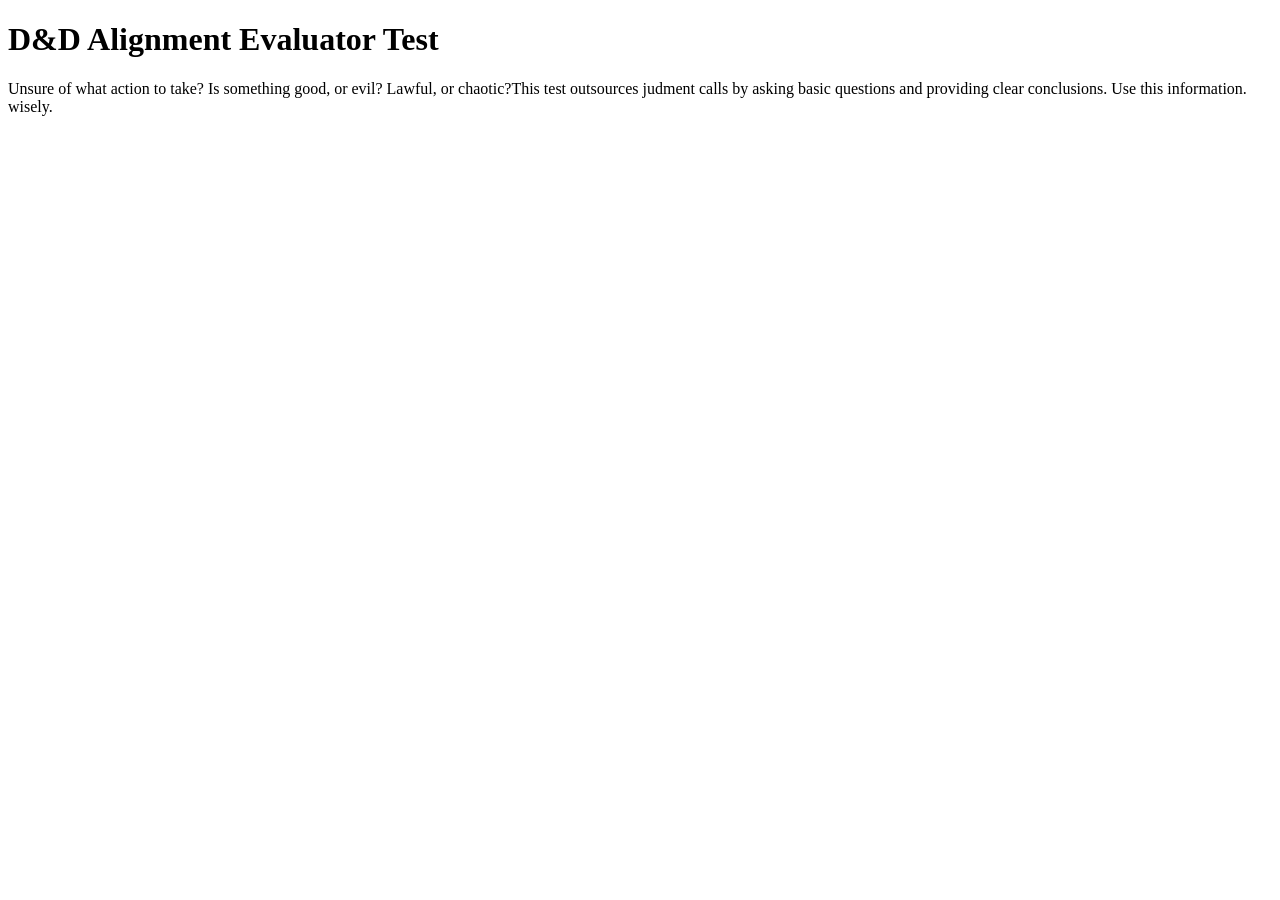
==== chartGame.html @ 771551fc "Add text descrpition" ====
<!DOCTYPE html>
<html lang="en">
<head>
    <meta charset="UTF-8">
    <meta name="viewport" content="width=device-width, initial-scale=1.0">
    <title>D&D Alignment Evaluator Test</title>
    <script type="module" src="chartGame.js"></script>
</head>
<body>
    <h1>D&D Alignment Evaluator Test</h1>

    <p>Unsure of what action to take? Is something good, or evil? 
        Lawful, or chaotic?This test outsources judment calls by 
        asking basic questions and providing clear conclusions.
        Use this information. wisely.</p>

</body>
</html>
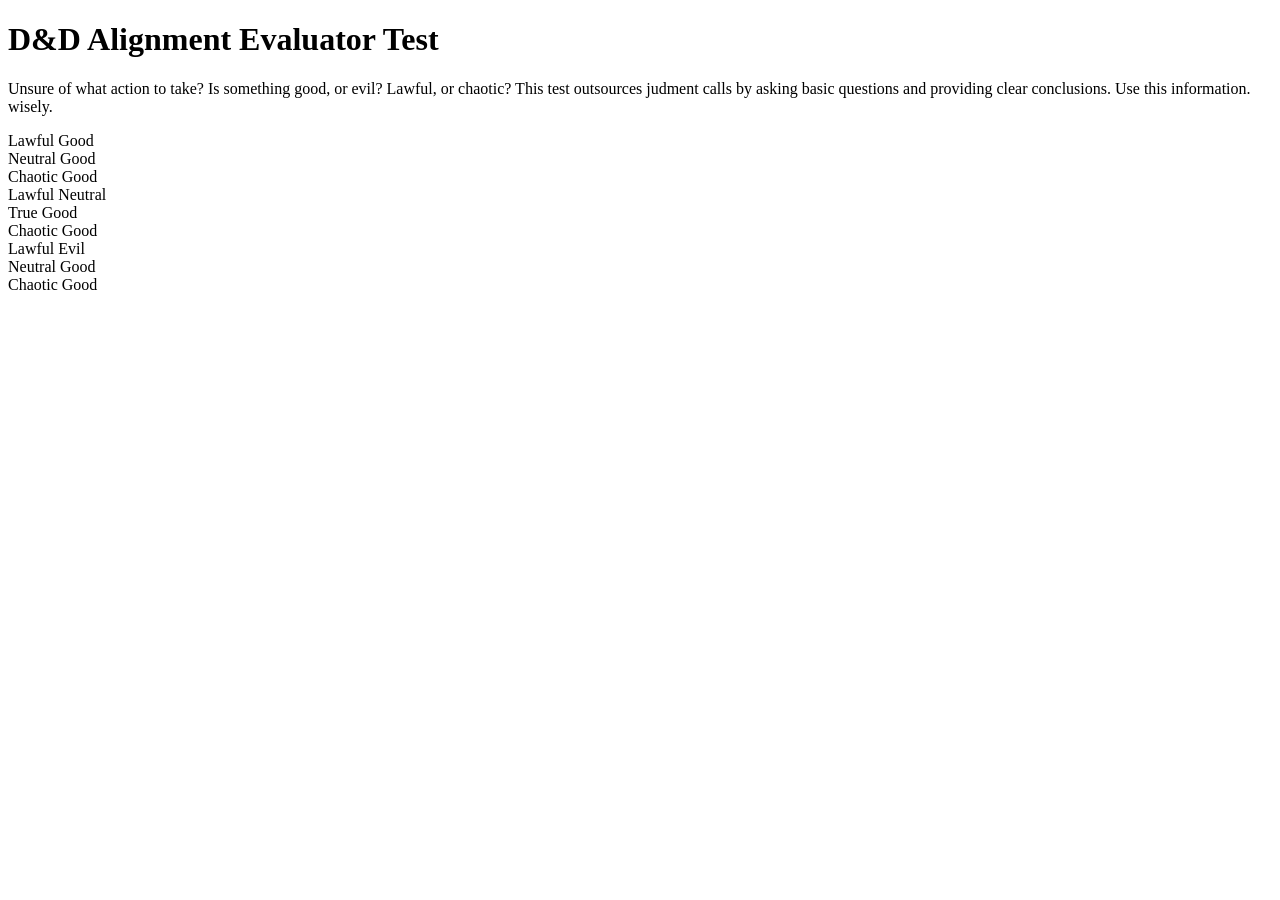
==== commit 802a59c3: "Fix dot position syntax" ====
--- a/chartGame.html
+++ b/chartGame.html
@@ -4,15 +4,32 @@
     <meta charset="UTF-8">
     <meta name="viewport" content="width=device-width, initial-scale=1.0">
     <title>D&D Alignment Evaluator Test</title>
+    <link rel="stylesheet" href="styles.css">
     <script type="module" src="chartGame.js"></script>
 </head>
 <body>
     <h1>D&D Alignment Evaluator Test</h1>
 
     <p>Unsure of what action to take? Is something good, or evil? 
-        Lawful, or chaotic?This test outsources judment calls by 
+        Lawful, or chaotic? This test outsources judment calls by 
         asking basic questions and providing clear conclusions.
         Use this information. wisely.</p>
 
+    <div class="grid">
+        <!-- The Alignment Boxes -->
+         <div>Lawful Good</div>
+         <div>Neutral Good</div>
+         <div>Chaotic Good</div>
+         <div>Lawful Neutral</div>
+         <div>True Good</div>
+         <div>Chaotic Good</div>
+         <div>Lawful Evil</div>
+         <div>Neutral Good</div>
+         <div>Chaotic Good</div>
+
+        <!-- Floating Plot Point -->
+        <div class="dot"></div>
+    </div>
+
 </body>
 </html>
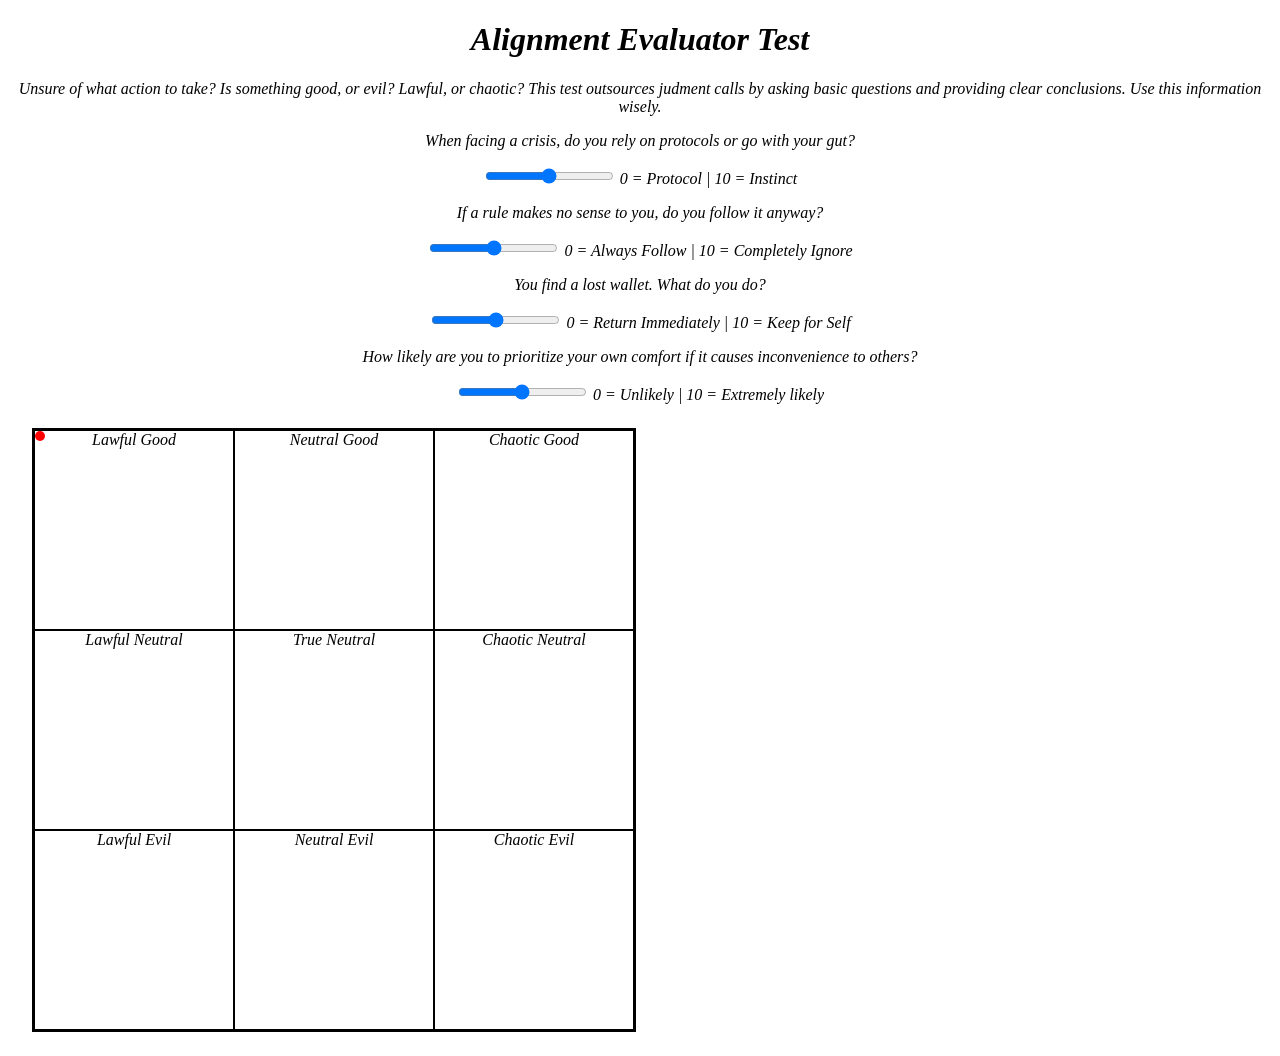
==== commit 17bc7927: "Add array values and calculations" ====
--- a/chartGame.html
+++ b/chartGame.html
@@ -3,33 +3,73 @@
 <head>
     <meta charset="UTF-8">
     <meta name="viewport" content="width=device-width, initial-scale=1.0">
-    <title>D&D Alignment Evaluator Test</title>
+    <title>Alignment Evaluator</title>
     <link rel="stylesheet" href="styles.css">
     <script type="module" src="chartGame.js"></script>
 </head>
 <body>
-    <h1>D&D Alignment Evaluator Test</h1>
+    <h1>Alignment Evaluator Test</h1>
 
     <p>Unsure of what action to take? Is something good, or evil? 
         Lawful, or chaotic? This test outsources judment calls by 
         asking basic questions and providing clear conclusions.
-        Use this information. wisely.</p>
+        Use this information wisely.
+    </p>
+
+    <div class="quiz-dashboard">
+
+        <!-- X-Axis Questions (Id vs Superego) -->
+
+        <!-- Dilemma 1: Measures instinct reliance -->
+        <div class="question-box">
+            <p>When facing a crisis, do you rely on protocols or go with your gut?</p>
+            <input type="range" class="x-slider-1" min="0" max="10" step="0.1" value="5">
+            <span class="label">0 = Protocol | 10 = Instinct</span>
+        </div>
+
+        <!-- Dilemma 2: Measures self-discipline -->
+        <div class="question-box">
+            <p>If a rule makes no sense to you, do you follow it anyway?</p>
+            <input type="range" class="x-slider-2" min="0" max="10" step="0.1" value="5">
+            <span class="label">0 = Always Follow | 10 = Completely Ignore</span>
+        </div>
+
+        <!-- Y-Axis Questions (Benefit vs Harm) -->
+
+        <!-- Dilemma 3: Benefit to self temptation -->
+        <div class="question-box">
+            <p>You find a lost wallet. What do you do?</p>
+            <input type="range" class="y-slider-1" min="0" max="10" step="0.1" value="5">
+            <span class="label">0 = Return Immediately | 10 = Keep for Self</span>
+        </div>
+
+        <!-- Dilemma 4: Measures social disagreeability -->
+        <div class="question-box">
+            <p>How likely are you to prioritize your own comfort if it causes inconvenience to others?</p>
+            <input type="range" class="y-slider-2" min="0" max="10" step="0.1" value="5">
+            <span class="label">0 = Unlikely | 10 = Extremely likely</span>
+        </div>
+
+    </div>
+
 
     <div class="grid">
         <!-- The Alignment Boxes -->
-         <div>Lawful Good</div>
-         <div>Neutral Good</div>
-         <div>Chaotic Good</div>
-         <div>Lawful Neutral</div>
-         <div>True Good</div>
-         <div>Chaotic Good</div>
-         <div>Lawful Evil</div>
-         <div>Neutral Good</div>
-         <div>Chaotic Good</div>
+         <div class="box">Lawful Good</div>
+         <div class="box">Neutral Good</div>
+         <div class="box">Chaotic Good</div>
+         <div class="box">Lawful Neutral</div>
+         <div class="box">True Neutral</div>
+         <div class="box">Chaotic Neutral</div>
+         <div class="box">Lawful Evil</div>
+         <div class="box">Neutral Evil</div>
+         <div class="box">Chaotic Evil</div>
 
-        <!-- Floating Plot Point -->
+         <!-- Floating Plot Point -->
         <div class="dot"></div>
     </div>
 
+    
+
 </body>
 </html>
--- a/styles.css
+++ b/styles.css
@@ -0,0 +1,38 @@
+* {
+    font-family: Georgia, 'Times New Roman', Times, serif;
+    font-style: italic;
+    text-align: center;
+    flex: auto;
+}
+
+.grid {
+
+    position: relative;
+    width: 600px;
+    height: 600px;
+    border: 2px solid black;
+    margin: 24px;
+
+    /* Creates the 3x3 grid layout */
+    display: grid;
+    grid-template-columns: repeat(3, 1fr);
+    grid-template-rows: repeat(3, 1fr);
+
+}
+
+/* The > symbol makes the code target only the boxes, not the dot. */
+.box {
+
+        border: 1px solid black;
+    }
+
+.dot {
+
+    position: absolute;
+    width: 10px;
+    height: 10px;
+    border-radius: 5px;
+    border-style: none;
+    background-color: red;
+    transform: translate(-50%, -50%);
+}
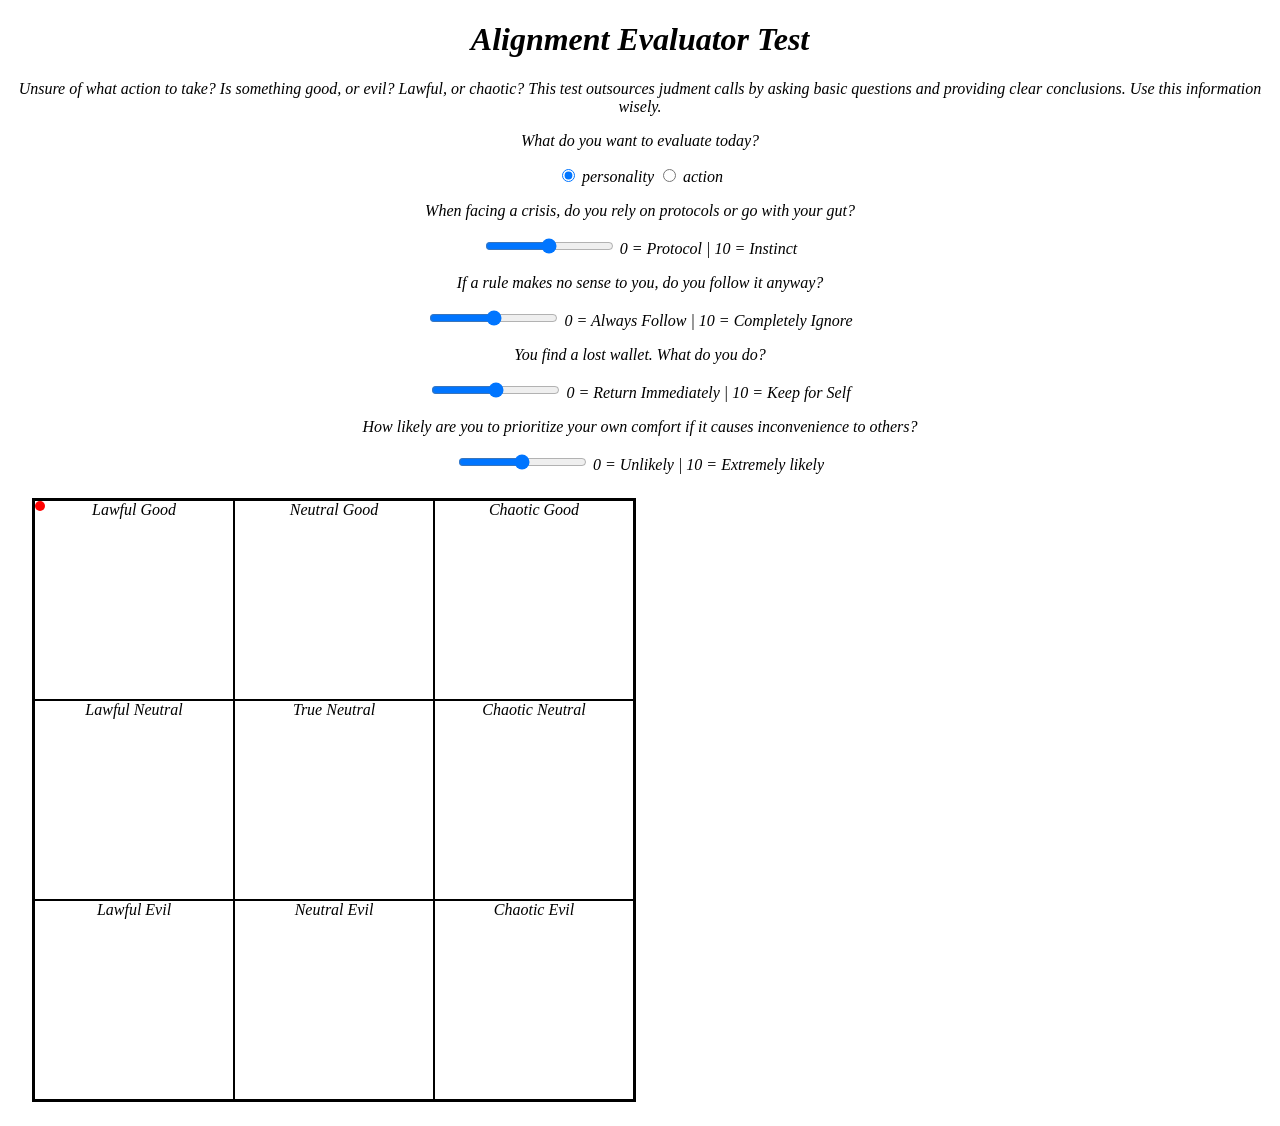
==== commit de546fc0: "Add radio button options" ====
--- a/chartGame.html
+++ b/chartGame.html
@@ -16,7 +16,20 @@
         Use this information wisely.
     </p>
 
-    <div class="quiz-dashboard">
+    <div class="button-container">
+
+        <p>What do you want to evaluate today?</p>
+
+        <input type="radio" id="personality" name="eitherOrGroup" value="A" checked>
+        <label for="optionA">personality</label>
+
+        <input type="radio" id="action" name="eitherOrGroup" value="B">
+        <label for="optionB">action</label>
+
+    </div>
+
+    <!-- Personality Questions -->
+    <div class="optionA">
 
         <!-- X-Axis Questions (Id vs Superego) -->
 
@@ -52,6 +65,20 @@
 
     </div>
 
+      <!-- Action Questions  -->
+  <div class="optionB" style="display: none;">
+    <div class="question-box">
+      <p>Action Question 1: Is this action breaking any local laws?</p>
+      <input type="range" class="x-slider-3" min="0" max="10" step="0.1" value="5">
+      <span class="label">0 = Fully Legal | 10 = Highly Illegal</span>
+    </div>
+    <div class="question-box">
+      <p>Action Question 2: Does this action cause immediate harm to anyone?</p>
+      <input type="range" class="y-slider-3" min="0" max="10" step="0.1" value="5">
+      <span class="label">0 = Completely Safe | 10 = Very Harmful</span>
+    </div>
+  </div>
+
 
     <div class="grid">
         <!-- The Alignment Boxes -->
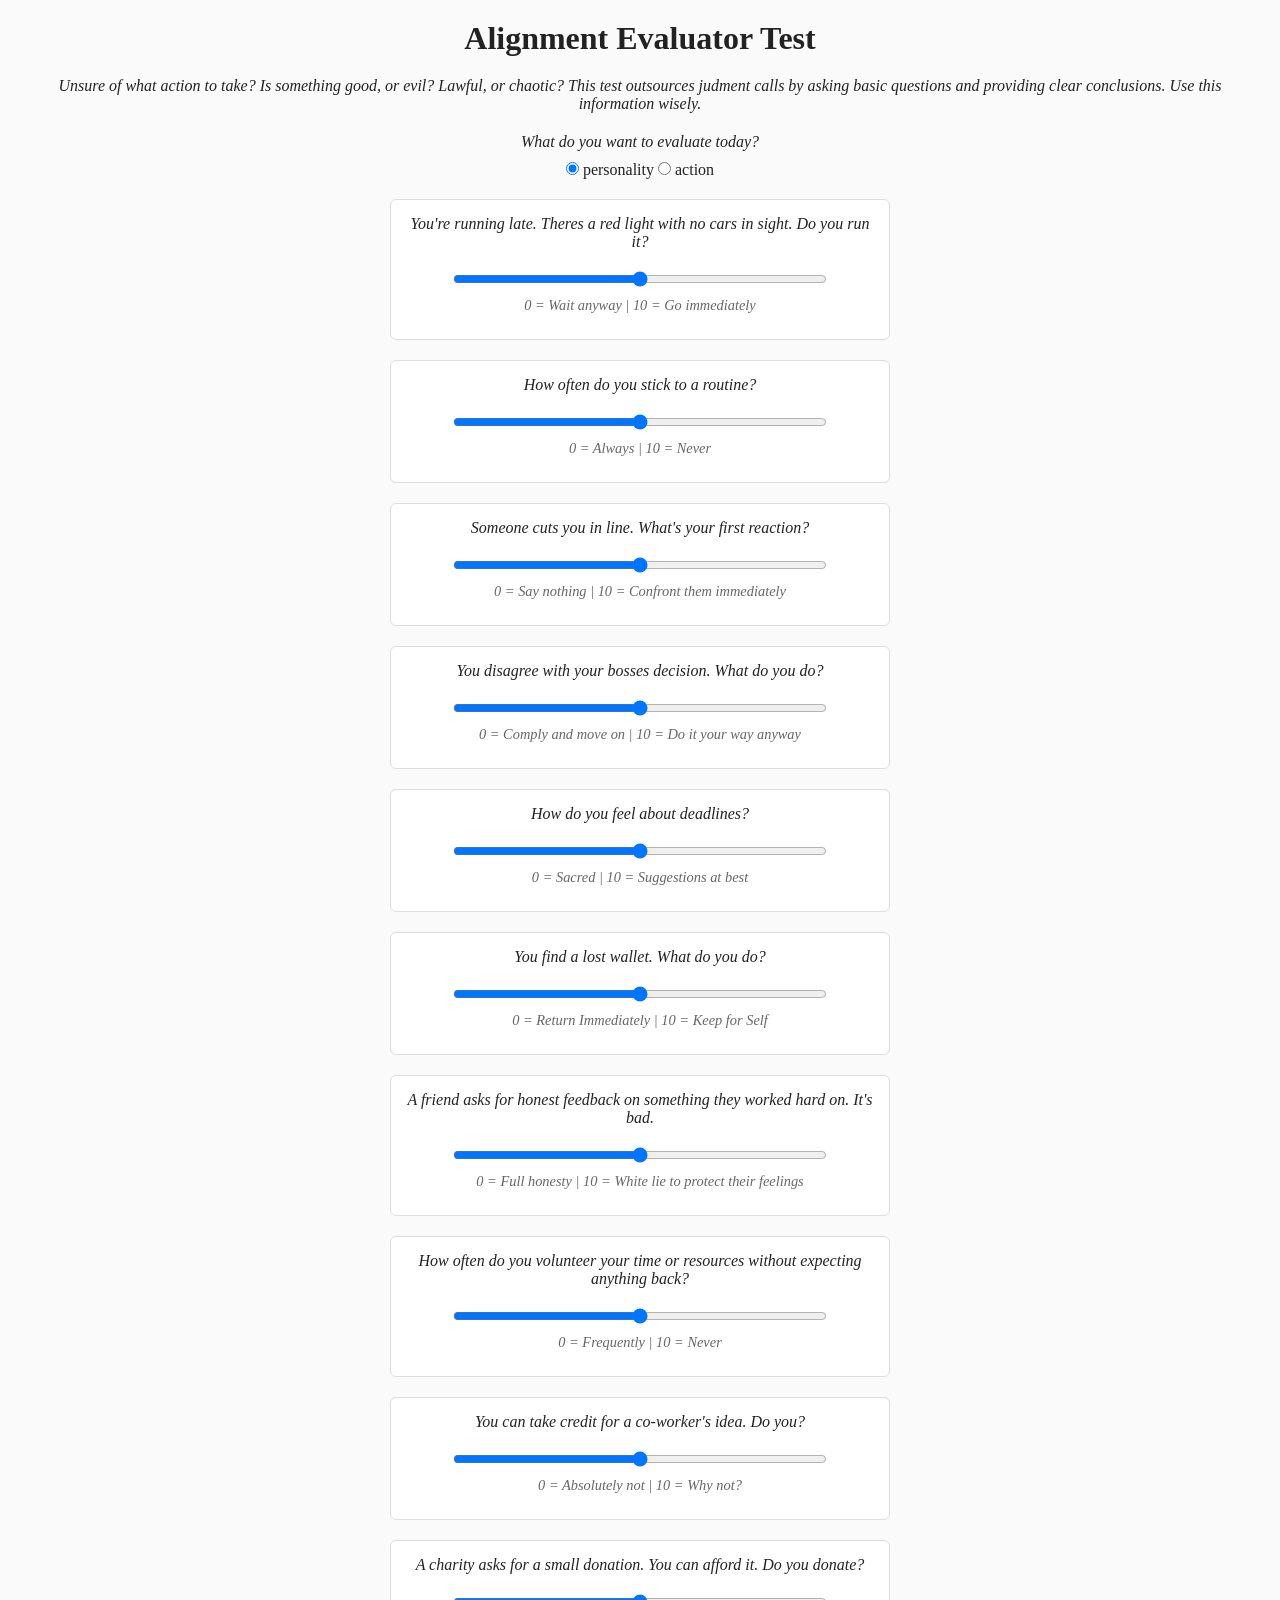
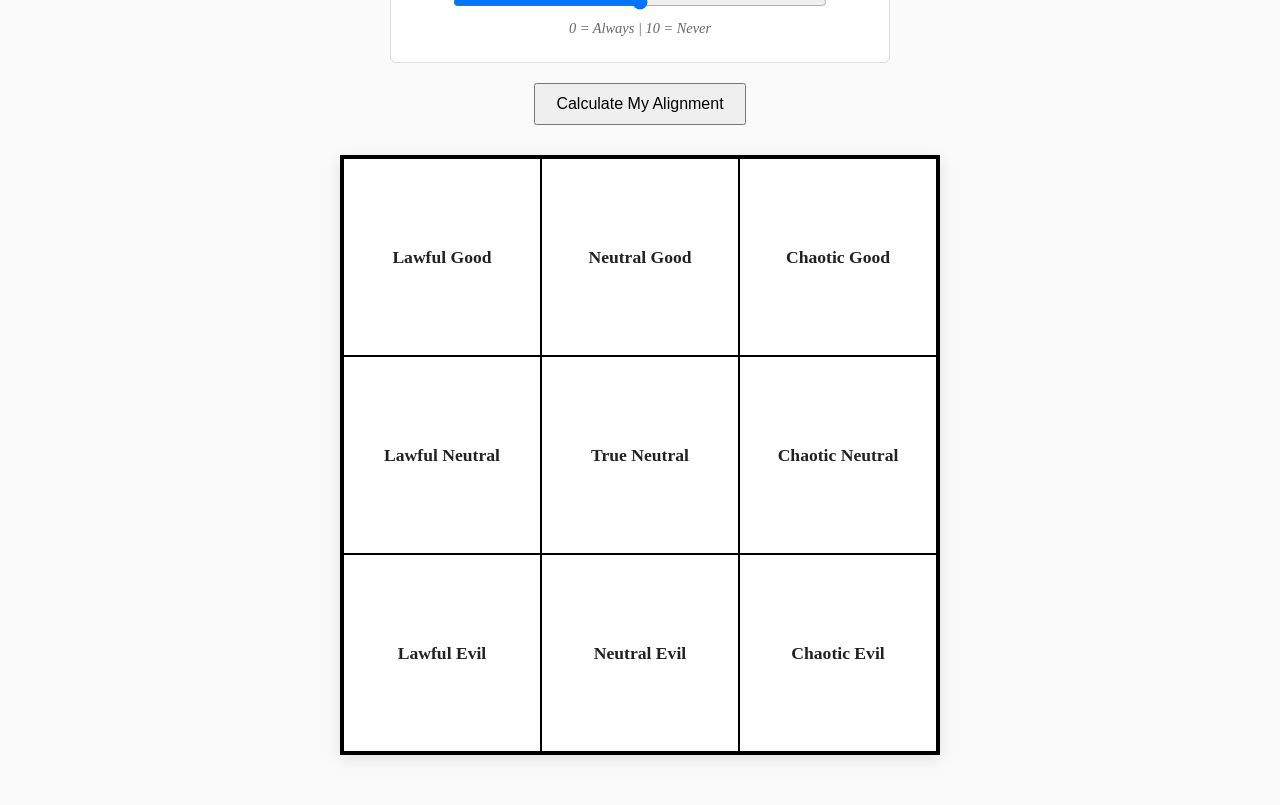
==== commit e05f38e5: "Add result descriptions" ====
--- a/chartGame.html
+++ b/chartGame.html
@@ -35,17 +35,36 @@
 
         <!-- Dilemma 1: Measures instinct reliance -->
         <div class="question-box">
-            <p>When facing a crisis, do you rely on protocols or go with your gut?</p>
+            <p>You're running late. Theres a red light with no cars in sight. Do you run it?</p>
             <input type="range" class="x-slider-1" min="0" max="10" step="0.1" value="5">
-            <span class="label">0 = Protocol | 10 = Instinct</span>
+            <span class="label">0 = Wait anyway | 10 = Go immediately</span>
         </div>
 
         <!-- Dilemma 2: Measures self-discipline -->
         <div class="question-box">
-            <p>If a rule makes no sense to you, do you follow it anyway?</p>
+            <p>How often do you stick to a routine?</p>
             <input type="range" class="x-slider-2" min="0" max="10" step="0.1" value="5">
-            <span class="label">0 = Always Follow | 10 = Completely Ignore</span>
+            <span class="label">0 = Always | 10 = Never</span>
         </div>
+
+        <div class="question-box">
+            <p>Someone cuts you in line. What's your first reaction?</p>
+            <input type="range" class="x-slider-3" min="0" max="10" step="0.1" value="5">
+            <span class="label">0 = Say nothing | 10 = Confront them immediately</span>
+        </div>
+
+        <div class="question-box">
+            <p>You disagree with your bosses decision. What do you do?</p>
+            <input type="range" class="x-slider-4" min="0" max="10" step="0.1" value="5">
+            <span class="label">0 = Comply and move on | 10 = Do it your way anyway</span>
+        </div>
+
+        <div class="question-box">
+            <p>How do you feel about deadlines?</p>
+            <input type="range" class="x-slider-5" min="0" max="10" step="0.1" value="5">
+            <span class="label">0 = Sacred | 10 = Suggestions at best</span>
+        </div>
+
 
         <!-- Y-Axis Questions (Benefit vs Harm) -->
 
@@ -53,31 +72,71 @@
         <div class="question-box">
             <p>You find a lost wallet. What do you do?</p>
             <input type="range" class="y-slider-1" min="0" max="10" step="0.1" value="5">
-            <span class="label">0 = Return Immediately | 10 = Keep for Self</span>
+            <span class="label">0 = Return Immediately | 10 = Keep for Self </span>
         </div>
 
         <!-- Dilemma 4: Measures social disagreeability -->
         <div class="question-box">
-            <p>How likely are you to prioritize your own comfort if it causes inconvenience to others?</p>
+            <p>A friend asks for honest feedback on something they worked hard on. It's bad.</p>
             <input type="range" class="y-slider-2" min="0" max="10" step="0.1" value="5">
-            <span class="label">0 = Unlikely | 10 = Extremely likely</span>
+            <span class="label">0 = Full honesty | 10 = White lie to protect their feelings </span>
+        </div>
+
+        <div class="question-box">
+            <p>How often do you volunteer your time or resources without expecting anything back?</p>
+            <input type="range" class="y-slider-3" min="0" max="10" step="0.1" value="5">
+            <span class="label">0 = Frequently | 10 = Never </span>
+        </div>
+
+        <div class="question-box">
+            <p>You can take credit for a co-worker's idea. Do you?</p>
+            <input type="range" class="y-slider-4" min="0" max="10" step="0.1" value="5">
+            <span class="label">0 = Absolutely not | 10 = Why not? </span>
+        </div>
+
+        <div class="question-box">
+            <p>A charity asks for a small donation. You can afford it. Do you donate?</p>
+            <input type="range" class="y-slider-5" min="0" max="10" step="0.1" value="5">
+            <span class="label">0 = Always | 10 = Never </span>
         </div>
 
     </div>
 
       <!-- Action Questions  -->
-  <div class="optionB" style="display: none;">
-    <div class="question-box">
-      <p>Action Question 1: Is this action breaking any local laws?</p>
-      <input type="range" class="x-slider-3" min="0" max="10" step="0.1" value="5">
-      <span class="label">0 = Fully Legal | 10 = Highly Illegal</span>
+    <div class="optionB">
+    
+        <div class="question-box">
+            <p>Does this action violate any policy, contract, or agreement (even a small one)?</p>
+            <input type="range" class="x-slider-6" min="0" max="10" step="0.1" value="5">
+            <span class="label">0 = No | 10 = ...Perhaps</span>
+        </div>
+
+        <div class="question-box">
+            <p>If this action were recorded and reviewed by authorities, how concerned would you be?</p>
+            <input type="range" class="x-slider-7" min="0" max="10" step="0.1" value="5">
+            <span class="label">0 = Not at all | 10 = Extremely</span>
+        </div>
+        
+        <div class="question-box">
+            <p>How many people could be negatively affected?</p>
+            <input type="range" class="y-slider-6" min="0" max="10" step="0.1" value="5">
+            <span class="label">0 = None | 10 = Many </span>
+        </div>
+
+        <div class="question-box">
+            <p>Is the harm from this action reversible?</p>
+            <input type="range" class="y-slider-7" min="0" max="10" step="0.1" value="5">
+            <span class="label">0 = Completely reversible | 10 = It's permanent </span>
+        </div>
+
     </div>
-    <div class="question-box">
-      <p>Action Question 2: Does this action cause immediate harm to anyone?</p>
-      <input type="range" class="y-slider-3" min="0" max="10" step="0.1" value="5">
-      <span class="label">0 = Completely Safe | 10 = Very Harmful</span>
+
+    <!-- Submit answers to calculate playerDot placement -->
+    <div class="submit-container" style="text-align: center; margin: 20px 0;">
+        <button id="submit-quiz-btn" style="padding: 10px 20px; font-size: 16px; cursor: pointer;">
+            Calculate My Alignment
+        </button>
     </div>
-  </div>
 
 
     <div class="grid">
@@ -96,7 +155,12 @@
         <div class="dot"></div>
     </div>
 
-    
+        <!-- Display result descriptions -->
+    <div id="result-container" style="display: none; max-width: 600px; margin: 20px auto; padding: 20px; border: 2px solid #333; border-radius: 8px; background: #fff;">
+        <h3 id="result-title" style="margin-top: 0; font-size: 1.4rem;"></h3>
+        <p id="result-text" style="font-style: italic; margin-bottom: 0; color: #444; line-height: 1.5;"></p>
+    </div>
+
 
 </body>
 </html>
--- a/styles.css
+++ b/styles.css
@@ -1,38 +1,91 @@
+/* Universal Resets - Keep this lean */
 * {
-    font-family: Georgia, 'Times New Roman', Times, serif;
-    font-style: italic;
-    text-align: center;
-    flex: auto;
+    box-sizing: border-box;
+    margin: 0;
+    padding: 0;
 }
 
+/* Typography and Global Page Styles */
+body {
+    font-family: Georgia, 'Times New Roman', Times, serif;
+    text-align: center;
+    background-color: #fafafa;
+    padding: 20px;
+    color: #222;
+}
+
+/* Make your descriptions italic instead of globalizing it */
+p, .label {
+    font-style: italic;
+    margin-bottom: 10px;
+}
+
+h1 {
+    margin-bottom: 20px;
+}
+
+/* Input & Toggle Styling */
+.button-container {
+    margin: 20px 0;
+}
+
+.question-box {
+    max-width: 500px;
+    margin: 20px auto;
+    padding: 15px;
+    background: #fff;
+    border: 1px solid #ddd;
+    border-radius: 6px;
+}
+
+.question-box input[type="range"] {
+    width: 80%;
+    margin: 10px 0;
+}
+
+.label {
+    display: block;
+    font-size: 0.9em;
+    color: #666;
+}
+
+/* Grid Layout Structure */
 .grid {
-
-    position: relative;
+    position: relative; /* CRITICAL: Anchors the absolute positioned dot inside the grid boundary */
     width: 600px;
     height: 600px;
-    border: 2px solid black;
-    margin: 24px;
-
-    /* Creates the 3x3 grid layout */
+    border: 3px solid black;
+    margin: 30px auto; /* Centers the actual grid container on the webpage */
     display: grid;
     grid-template-columns: repeat(3, 1fr);
     grid-template-rows: repeat(3, 1fr);
-
+    box-shadow: 0 4px 15px rgba(0, 0, 0, 0.1);
 }
 
-/* The > symbol makes the code target only the boxes, not the dot. */
+/* Target alignment cell blocks */
 .box {
+    border: 1px solid black;
+    background-color: #fff;
+    /* Centers text both vertically and horizontally inside each box */
+    display: flex;
+    align-items: center;
+    justify-content: center;
+    font-weight: bold;
+    font-size: 1.1rem;
+    padding: 10px;
+}
 
-        border: 1px solid black;
-    }
-
+/* Floating Plot Point */
 .dot {
-
     position: absolute;
-    width: 10px;
-    height: 10px;
-    border-radius: 5px;
-    border-style: none;
-    background-color: red;
+    width: 14px; /* Bumped up slightly so it's easier to see against grid borders */
+    height: 14px;
+    border-radius: 50%;
+    background-color: goldenrod;
+    border: 2px solid white; /* Gives the dot an outline so it pops out */
+    box-shadow: 0 0 6px rgba(0, 0, 0, 0.6);
+    display: none;
+    /* CRITICAL: Offsets the dot coordinate alignment so the exact center of the circle sits on the plot point */
     transform: translate(-50%, -50%);
-}+    transition: left 0.4s cubic-bezier(0.25, 1, 0.5, 1), top 0.4s cubic-bezier(0.25, 1, 0.5, 1);
+}
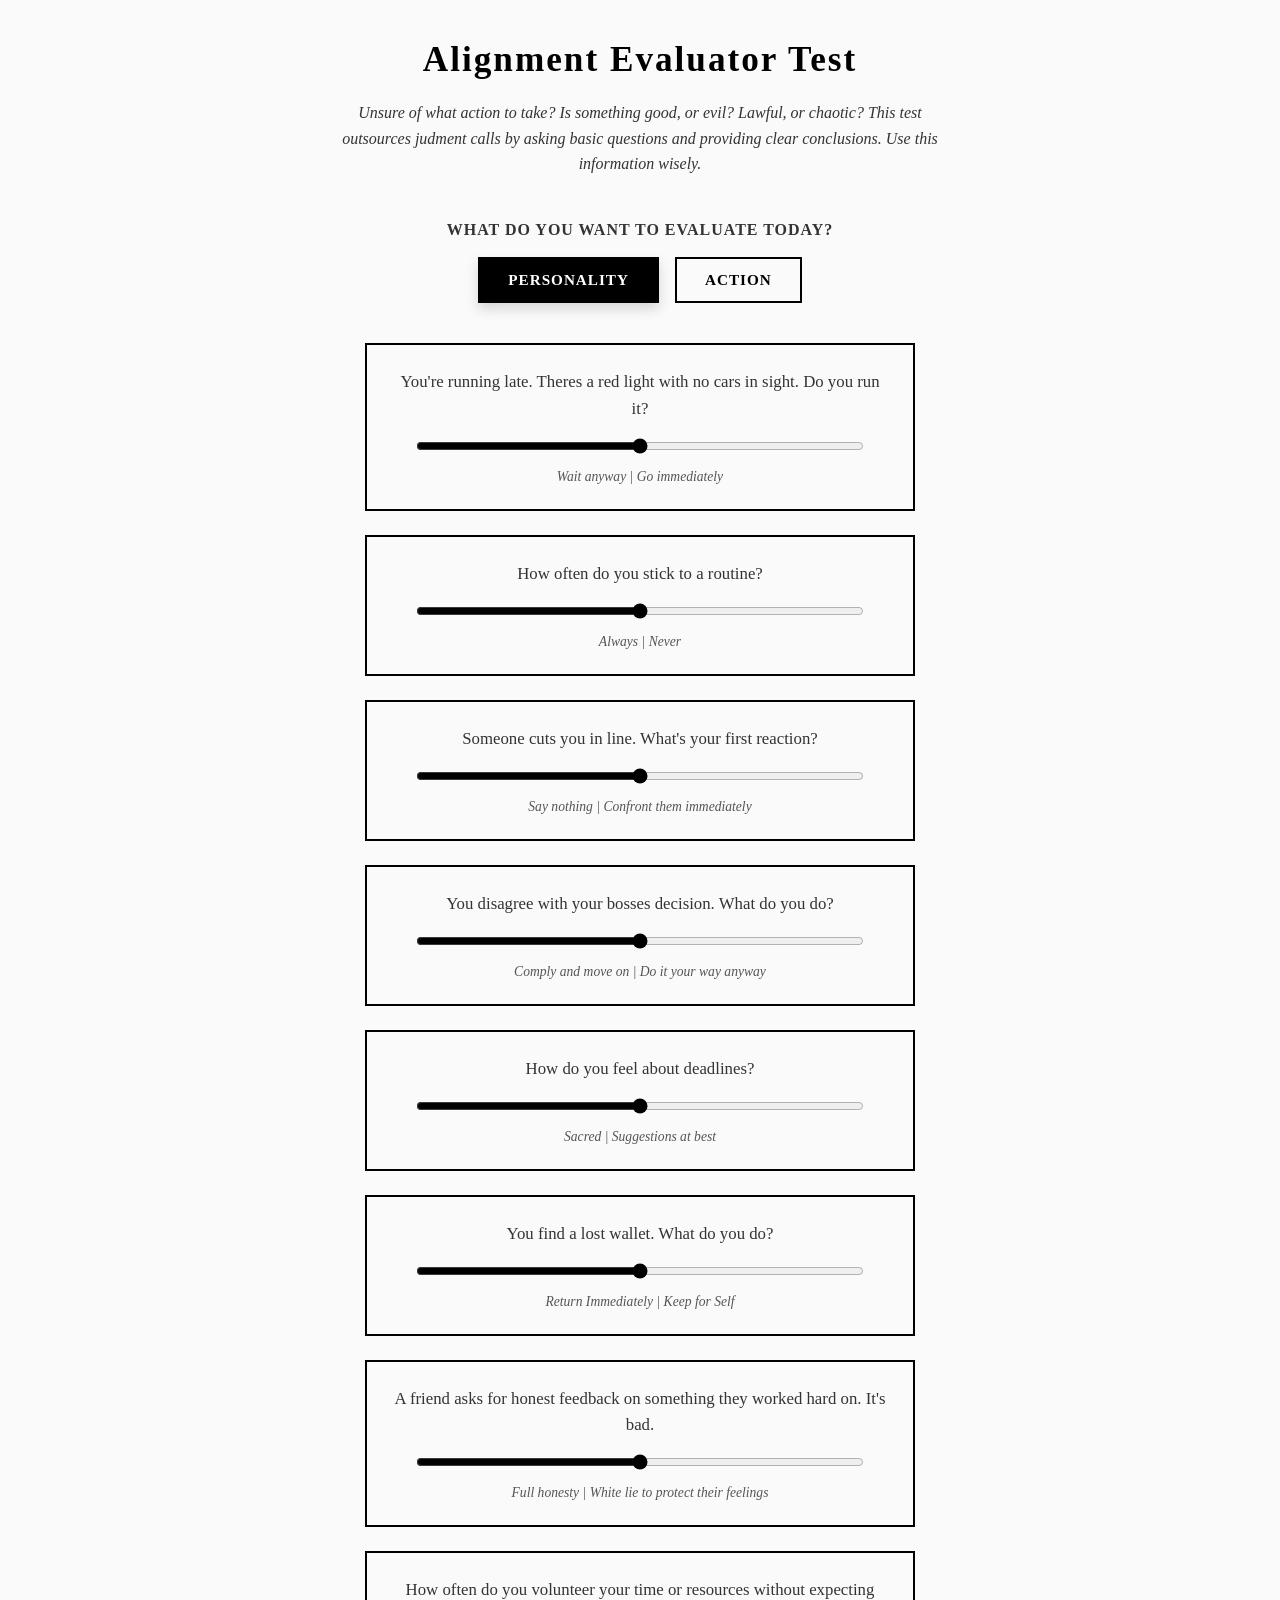
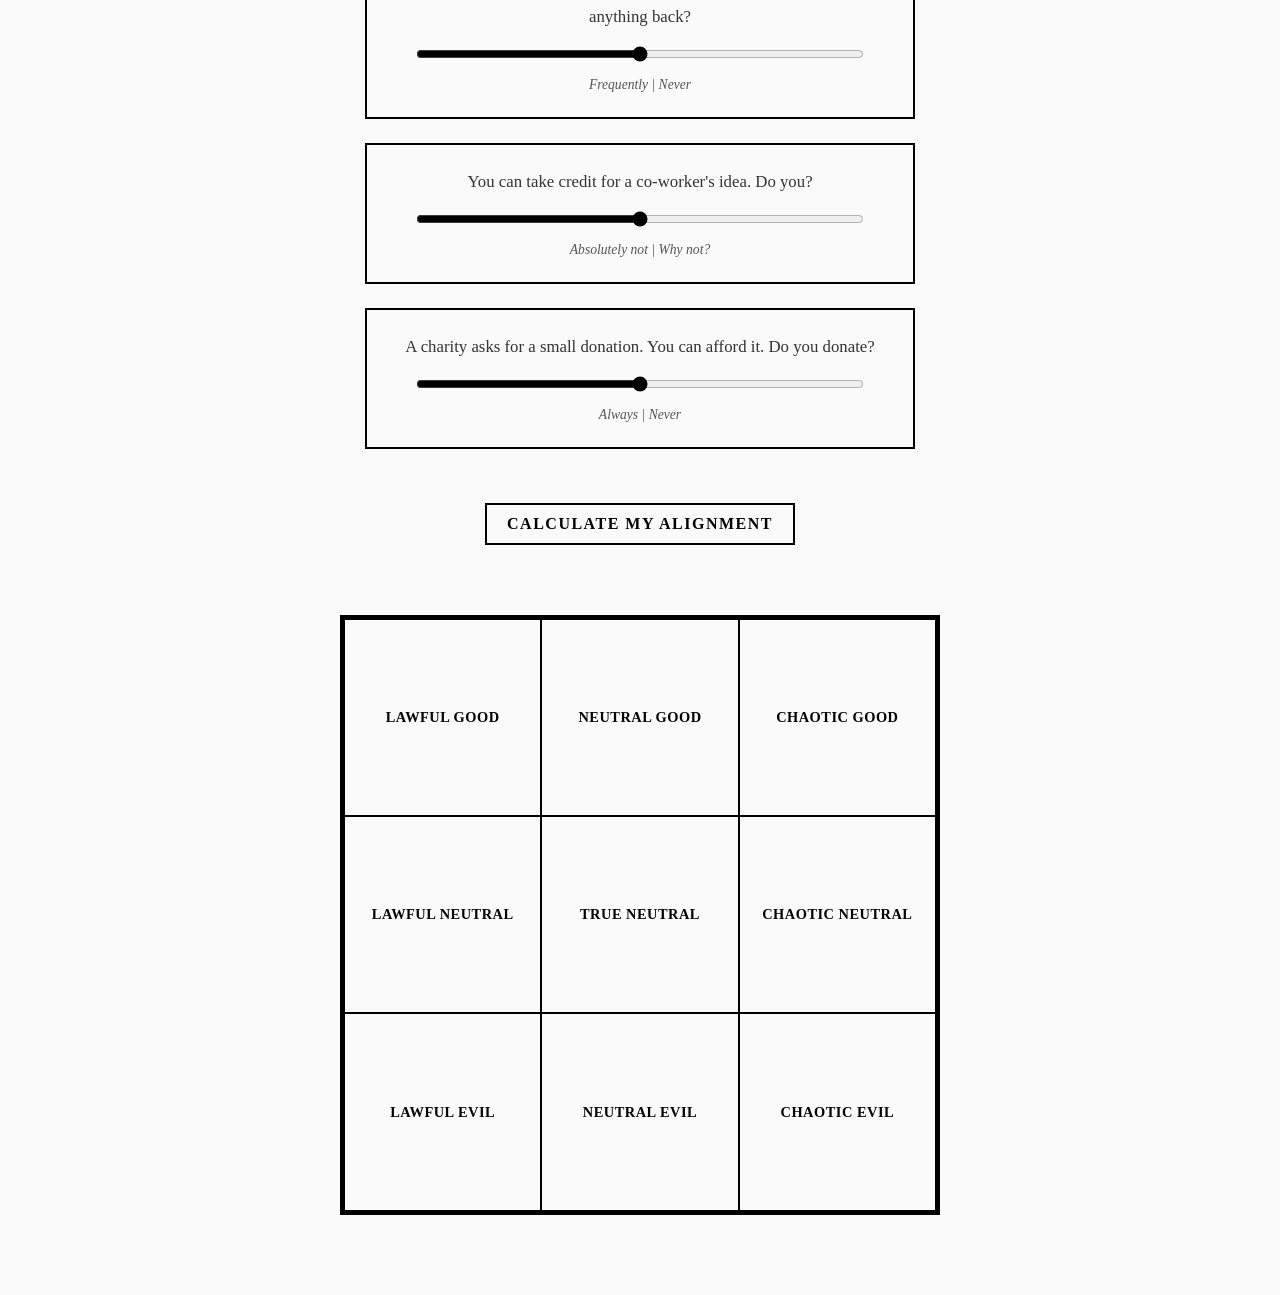
==== commit fb698265: "Clean up comments" ====
--- a/chartGame.html
+++ b/chartGame.html
@@ -21,10 +21,10 @@
         <p>What do you want to evaluate today?</p>
 
         <input type="radio" id="personality" name="eitherOrGroup" value="A" checked>
-        <label for="optionA">personality</label>
+        <label for="personality">personality</label>
 
         <input type="radio" id="action" name="eitherOrGroup" value="B">
-        <label for="optionB">action</label>
+        <label for="action">action</label>
 
     </div>
 
@@ -33,100 +33,96 @@
 
         <!-- X-Axis Questions (Id vs Superego) -->
 
-        <!-- Dilemma 1: Measures instinct reliance -->
         <div class="question-box">
             <p>You're running late. Theres a red light with no cars in sight. Do you run it?</p>
             <input type="range" class="x-slider-1" min="0" max="10" step="0.1" value="5">
-            <span class="label">0 = Wait anyway | 10 = Go immediately</span>
+            <span class="label"> Wait anyway | Go immediately</span>
         </div>
 
-        <!-- Dilemma 2: Measures self-discipline -->
         <div class="question-box">
             <p>How often do you stick to a routine?</p>
             <input type="range" class="x-slider-2" min="0" max="10" step="0.1" value="5">
-            <span class="label">0 = Always | 10 = Never</span>
+            <span class="label"> Always | Never</span>
         </div>
 
         <div class="question-box">
             <p>Someone cuts you in line. What's your first reaction?</p>
             <input type="range" class="x-slider-3" min="0" max="10" step="0.1" value="5">
-            <span class="label">0 = Say nothing | 10 = Confront them immediately</span>
+            <span class="label"> Say nothing | Confront them immediately</span>
         </div>
 
         <div class="question-box">
             <p>You disagree with your bosses decision. What do you do?</p>
             <input type="range" class="x-slider-4" min="0" max="10" step="0.1" value="5">
-            <span class="label">0 = Comply and move on | 10 = Do it your way anyway</span>
+            <span class="label"> Comply and move on | Do it your way anyway</span>
         </div>
 
         <div class="question-box">
             <p>How do you feel about deadlines?</p>
             <input type="range" class="x-slider-5" min="0" max="10" step="0.1" value="5">
-            <span class="label">0 = Sacred | 10 = Suggestions at best</span>
+            <span class="label"> Sacred | Suggestions at best</span>
         </div>
 
 
         <!-- Y-Axis Questions (Benefit vs Harm) -->
 
-        <!-- Dilemma 3: Benefit to self temptation -->
         <div class="question-box">
             <p>You find a lost wallet. What do you do?</p>
             <input type="range" class="y-slider-1" min="0" max="10" step="0.1" value="5">
-            <span class="label">0 = Return Immediately | 10 = Keep for Self </span>
+            <span class="label"> Return Immediately | Keep for Self </span>
         </div>
 
-        <!-- Dilemma 4: Measures social disagreeability -->
         <div class="question-box">
             <p>A friend asks for honest feedback on something they worked hard on. It's bad.</p>
             <input type="range" class="y-slider-2" min="0" max="10" step="0.1" value="5">
-            <span class="label">0 = Full honesty | 10 = White lie to protect their feelings </span>
+            <span class="label"> Full honesty | White lie to protect their feelings </span>
         </div>
 
         <div class="question-box">
             <p>How often do you volunteer your time or resources without expecting anything back?</p>
             <input type="range" class="y-slider-3" min="0" max="10" step="0.1" value="5">
-            <span class="label">0 = Frequently | 10 = Never </span>
+            <span class="label"> Frequently | Never </span>
         </div>
 
         <div class="question-box">
             <p>You can take credit for a co-worker's idea. Do you?</p>
             <input type="range" class="y-slider-4" min="0" max="10" step="0.1" value="5">
-            <span class="label">0 = Absolutely not | 10 = Why not? </span>
+            <span class="label"> Absolutely not | Why not? </span>
         </div>
 
         <div class="question-box">
             <p>A charity asks for a small donation. You can afford it. Do you donate?</p>
             <input type="range" class="y-slider-5" min="0" max="10" step="0.1" value="5">
-            <span class="label">0 = Always | 10 = Never </span>
+            <span class="label"> Always | Never </span>
         </div>
 
     </div>
 
       <!-- Action Questions  -->
-    <div class="optionB">
+    <div class="optionB" style="display: none;">
     
         <div class="question-box">
             <p>Does this action violate any policy, contract, or agreement (even a small one)?</p>
             <input type="range" class="x-slider-6" min="0" max="10" step="0.1" value="5">
-            <span class="label">0 = No | 10 = ...Perhaps</span>
+            <span class="label"> No | Yes</span>
         </div>
 
         <div class="question-box">
             <p>If this action were recorded and reviewed by authorities, how concerned would you be?</p>
             <input type="range" class="x-slider-7" min="0" max="10" step="0.1" value="5">
-            <span class="label">0 = Not at all | 10 = Extremely</span>
+            <span class="label"> Not at all | Extremely</span>
         </div>
         
         <div class="question-box">
             <p>How many people could be negatively affected?</p>
             <input type="range" class="y-slider-6" min="0" max="10" step="0.1" value="5">
-            <span class="label">0 = None | 10 = Many </span>
+            <span class="label"> None | Many </span>
         </div>
 
         <div class="question-box">
             <p>Is the harm from this action reversible?</p>
             <input type="range" class="y-slider-7" min="0" max="10" step="0.1" value="5">
-            <span class="label">0 = Completely reversible | 10 = It's permanent </span>
+            <span class="label"> Completely reversible | It's permanent </span>
         </div>
 
     </div>
@@ -156,9 +152,9 @@
     </div>
 
         <!-- Display result descriptions -->
-    <div id="result-container" style="display: none; max-width: 600px; margin: 20px auto; padding: 20px; border: 2px solid #333; border-radius: 8px; background: #fff;">
-        <h3 id="result-title" style="margin-top: 0; font-size: 1.4rem;"></h3>
-        <p id="result-text" style="font-style: italic; margin-bottom: 0; color: #444; line-height: 1.5;"></p>
+    <div id="result-container" class="hidden-box">
+        <h3 id="result-title"></h3>
+        <p id="result-text"></p>
     </div>
 
 
--- a/styles.css
+++ b/styles.css
@@ -1,91 +1,259 @@
-/* Universal Resets - Keep this lean */
+/* ==========================================
+   1. GLOBAL RESETS & BASE VARIABLES
+   ========================================== */
 * {
     box-sizing: border-box;
     margin: 0;
     padding: 0;
 }
 
-/* Typography and Global Page Styles */
 body {
     font-family: Georgia, 'Times New Roman', Times, serif;
     text-align: center;
     background-color: #fafafa;
-    padding: 20px;
-    color: #222;
-}
-
-/* Make your descriptions italic instead of globalizing it */
-p, .label {
+    padding: 40px 20px;
+    color: black;
+}
+
+h1 {
+    font-size: 2.2rem;
+    letter-spacing: 2px;
+    margin-bottom: 20px;
+}
+
+p {
     font-style: italic;
-    margin-bottom: 10px;
-}
-
-h1 {
-    margin-bottom: 20px;
-}
-
-/* Input & Toggle Styling */
+    color: #333;
+    line-height: 1.6;
+    max-width: 600px;
+    margin: 0 auto 20px auto;
+}
+
+
+/* ==========================================
+   2. TOGGLE RADIO BUTTONS
+   ========================================== */
 .button-container {
-    margin: 20px 0;
-}
-
+    margin: 40px 0;
+}
+
+.button-container p {
+    font-family: Georgia, 'Times New Roman', Times, serif;
+    font-style: normal;
+    font-weight: bold;
+    text-transform: uppercase;
+    letter-spacing: 1px;
+    margin-bottom: 15px;
+}
+
+/* Hide native circular radio inputs */
+.button-container input[type="radio"] {
+    position: absolute;
+    opacity: 0;
+    width: 0;
+    height: 0;
+}
+
+/* Custom flat button-labels */
+.button-container label {
+    display: inline-block;
+    padding: 12px 28px;
+    margin: 0 6px;
+    font-family: Georgia, 'Times New Roman', Times, serif;
+    font-size: 0.95rem;
+    font-weight: bold;
+    text-transform: uppercase;
+    letter-spacing: 1px;
+    cursor: pointer;
+    background-color: transparent;
+    color: black;
+    
+    /* Cohesive sharp framing */
+    border: 2px solid black;
+    border-radius: 0; 
+    
+    transition: background-color 0.2s ease, color 0.2s ease, box-shadow 0.2s ease;
+}
+
+.button-container label:hover {
+    background-color: rgba(0, 0, 0, 0.05);
+    box-shadow: 0 4px 8px rgba(0, 0, 0, 0.1);
+}
+
+/* Invert colors cleanly when checked */
+.button-container input[type="radio"]:checked + label {
+    background-color: black;
+    color: white;
+    box-shadow: 0 6px 12px rgba(0, 0, 0, 0.15);
+}
+
+.button-container input[type="radio"]:focus-visible + label {
+    outline: 2px dashed #666;
+    outline-offset: 4px;
+}
+
+
+/* ==========================================
+   3. QUESTION CONTAINERS & SLIDERS
+   ========================================== */
 .question-box {
-    max-width: 500px;
-    margin: 20px auto;
-    padding: 15px;
-    background: #fff;
-    border: 1px solid #ddd;
-    border-radius: 6px;
-}
-
+    max-width: 550px;
+    margin: 24px auto;
+    padding: 24px;
+    background: transparent;
+    border: 2px solid black;
+    border-radius: 0;
+    
+    transition: transform 0.25s ease, box-shadow 0.25s ease, filter 0.25s ease;
+    transform: translateY(0);
+}
+
+.question-box p {
+    font-style: normal;
+    font-weight: 500;
+    font-size: 1.05rem;
+    margin-bottom: 15px;
+}
+
+/* Pop-up effect on interaction */
+.question-box.active-interaction {
+    transform: translateY(-4px);
+    box-shadow: 0 8px 20px rgba(0, 0, 0, 0.12);
+    filter: drop-shadow(0 4px 6px rgba(0, 0, 0, 0.08)); 
+}
+
+/* Input slider styling track overrides */
 .question-box input[type="range"] {
-    width: 80%;
-    margin: 10px 0;
+    display: block;
+    width: 90%;
+    margin: 15px auto;
+    cursor: pointer;
+    accent-color: black;
 }
 
 .label {
     display: block;
-    font-size: 0.9em;
-    color: #666;
-}
-
-/* Grid Layout Structure */
+    font-style: italic;
+    font-size: 0.85em;
+    color: #555;
+    margin-bottom: 0;
+}
+
+
+/* ==========================================
+   4. SUBMIT QUIZ BUTTON
+   ========================================== */
+#submit-quiz-btn {
+    font-family: Georgia, 'Times New Roman', Times, serif;
+    font-weight: bold;
+    font-size: 1rem;
+    text-transform: uppercase;
+    letter-spacing: 1.5px;
+    cursor: pointer;
+    padding: 14px 36px;
+    margin: 30px 0;
+    background-color: transparent;
+    color: black;
+    
+    /* Cohesive sharp framing */
+    border: 2px solid black;
+    border-radius: 0;
+    
+    transition: background-color 0.2s ease, color 0.2s ease, box-shadow 0.2s ease, transform 0.1s ease;
+}
+
+#submit-quiz-btn:hover {
+    background-color: black;
+    color: white;
+    box-shadow: 0 6px 16px rgba(0, 0, 0, 0.2);
+}
+
+#submit-quiz-btn:active {
+    transform: scale(0.98);
+}
+
+
+/* ==========================================
+   5. 3x3 ALIGNMENT GRID & TARGET PIN
+   ========================================== */
 .grid {
-    position: relative; /* CRITICAL: Anchors the absolute positioned dot inside the grid boundary */
+    position: relative; 
     width: 600px;
     height: 600px;
-    border: 3px solid black;
-    margin: 30px auto; /* Centers the actual grid container on the webpage */
+    border: 4px solid black; /* Extra heavy outer border framework */
+    margin: 40px auto;
     display: grid;
     grid-template-columns: repeat(3, 1fr);
     grid-template-rows: repeat(3, 1fr);
-    box-shadow: 0 4px 15px rgba(0, 0, 0, 0.1);
-}
-
-/* Target alignment cell blocks */
+    background-color: transparent;
+}
+
 .box {
-    border: 1px solid black;
-    background-color: #fff;
-    /* Centers text both vertically and horizontally inside each box */
+    border: 1px solid black; 
+    background-color: transparent;
+    color: black;
+    font-family: Georgia, 'Times New Roman', Times, serif;
+    font-weight: bold;
+    text-transform: uppercase;
+    font-size: 0.9rem;
+    letter-spacing: 0.5px;
+    
     display: flex;
     align-items: center;
     justify-content: center;
-    font-weight: bold;
-    font-size: 1.1rem;
-    padding: 10px;
-}
-
-/* Floating Plot Point */
+    padding: 15px;
+    text-align: center;
+    user-select: none;
+}
+
+.box:hover {
+    background-color: rgba(0, 0, 0, 0.02);
+}
+
+/* Floating target plot point pin */
 .dot {
     position: absolute;
-    width: 14px; /* Bumped up slightly so it's easier to see against grid borders */
+    width: 14px;
     height: 14px;
     border-radius: 50%;
-    background-color: goldenrod;
-    border: 2px solid white; /* Gives the dot an outline so it pops out */
-    box-shadow: 0 0 6px rgba(0, 0, 0, 0.6);
+    background-color: goldenrod; /* Provides a clear high-contrast pop against monochrome canvas layout */
+    border: 2px solid black;     /* Changed from white to black for strict cohesive outlining */
+    box-shadow: 0 0 8px rgba(0, 0, 0, 0.4);
     display: none;
-    /* CRITICAL: Offsets the dot coordinate alignment so the exact center of the circle sits on the plot point */
     transform: translate(-50%, -50%);
     transition: left 0.4s cubic-bezier(0.25, 1, 0.5, 1), top 0.4s cubic-bezier(0.25, 1, 0.5, 1);
-}
+    z-index: 10;
+}
+
+
+/* ==========================================
+   6. OUTPUT RESULTS DISPLAY WINDOW
+   ========================================== */
+#result-container {
+    max-width: 600px;
+    margin: 30px auto;
+    padding: 24px;
+    background: transparent; /* Changed from white to match transparent container logic */
+    border: 2px solid black;  /* Changed to solid sharp black */
+    border-radius: 0;         /* Removed border radius */
+    box-shadow: 0 6px 16px rgba(0, 0, 0, 0.06);
+    text-align: left;         /* Left-aligned for elegant literary quote style structure */
+}
+
+#result-title {
+    font-family: Georgia, 'Times New Roman', Times, serif;
+    font-size: 1.4rem;
+    text-transform: uppercase;
+    letter-spacing: 1px;
+    margin-bottom: 12px;
+    border-bottom: 1px solid black; /* Decorative underlying axis partition line */
+    padding-bottom: 6px;
+}
+
+#result-text {
+    font-style: italic;
+    color: #222;
+    line-height: 1.6;
+    margin-bottom: 0;
+}
+
